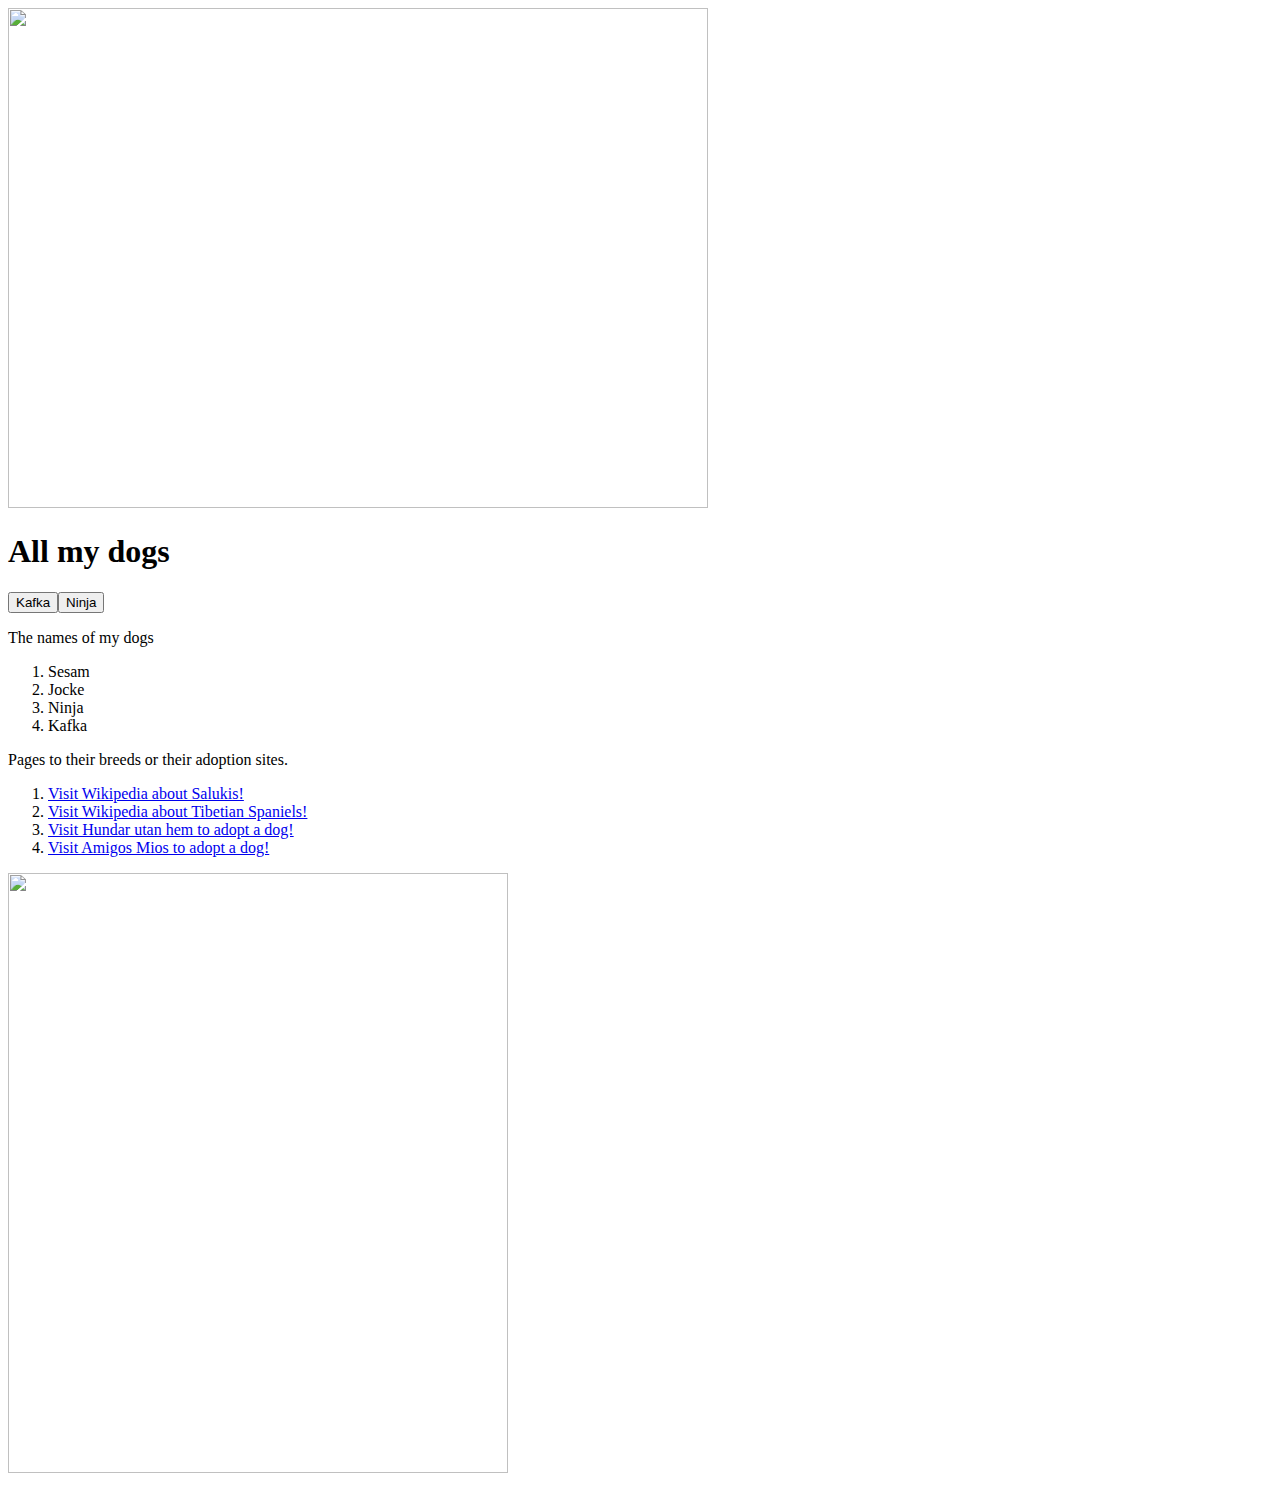
==== index.html @ 3254ecb7 "Add files via upload" ====
<!DOCTYPE html>
<html>
<head>
<title>All my dogs</title>
<link rel="icon" type="image/png" href="favicon.png"/>
<link rel="icon" type="image/png" href="https://example.com/favicon.png"/>
</head>
<body>
<header>
	<img src="ninjakafka.jpeg" style="width:700px;height:500px;"> 
<h1>All my dogs</h1>	
<button onclick="window.location.href='kafka.jpeg';">
      Kafka
      <button onclick="window.location.href='ninja1.jpeg';">
      Ninja
    </button>
</header>
<section>
<p>The names of my dogs</p>
<ol type="1">
  <li>Sesam</li>
  <li>Jocke</li>
  <li>Ninja</li>
  <li>Kafka</li>
</ol>

<p>Pages to their breeds or their adoption sites.</p>
<ol type="1">	
  <li><a href="https://en.wikipedia.org/wiki/Saluki" target="_blank" >Visit Wikipedia about Salukis!</a></li>
  <li><a href="https://en.wikipedia.org/wiki/Tibetan_spaniel" target="_blank" >Visit Wikipedia about Tibetian Spaniels!</a></li>
  <li><a href="https://hundarutanhem.se" target="_blank" >Visit Hundar utan hem to adopt a dog!</a></li> 
  <li><a href="https://www.amigosmios.se" target="_blank" >Visit Amigos Mios to adopt a dog!</a></li> 
</ol>

<img src="kafka.jpeg" style="width:500px;height:600px;"> 
</section>

</body>
</html>
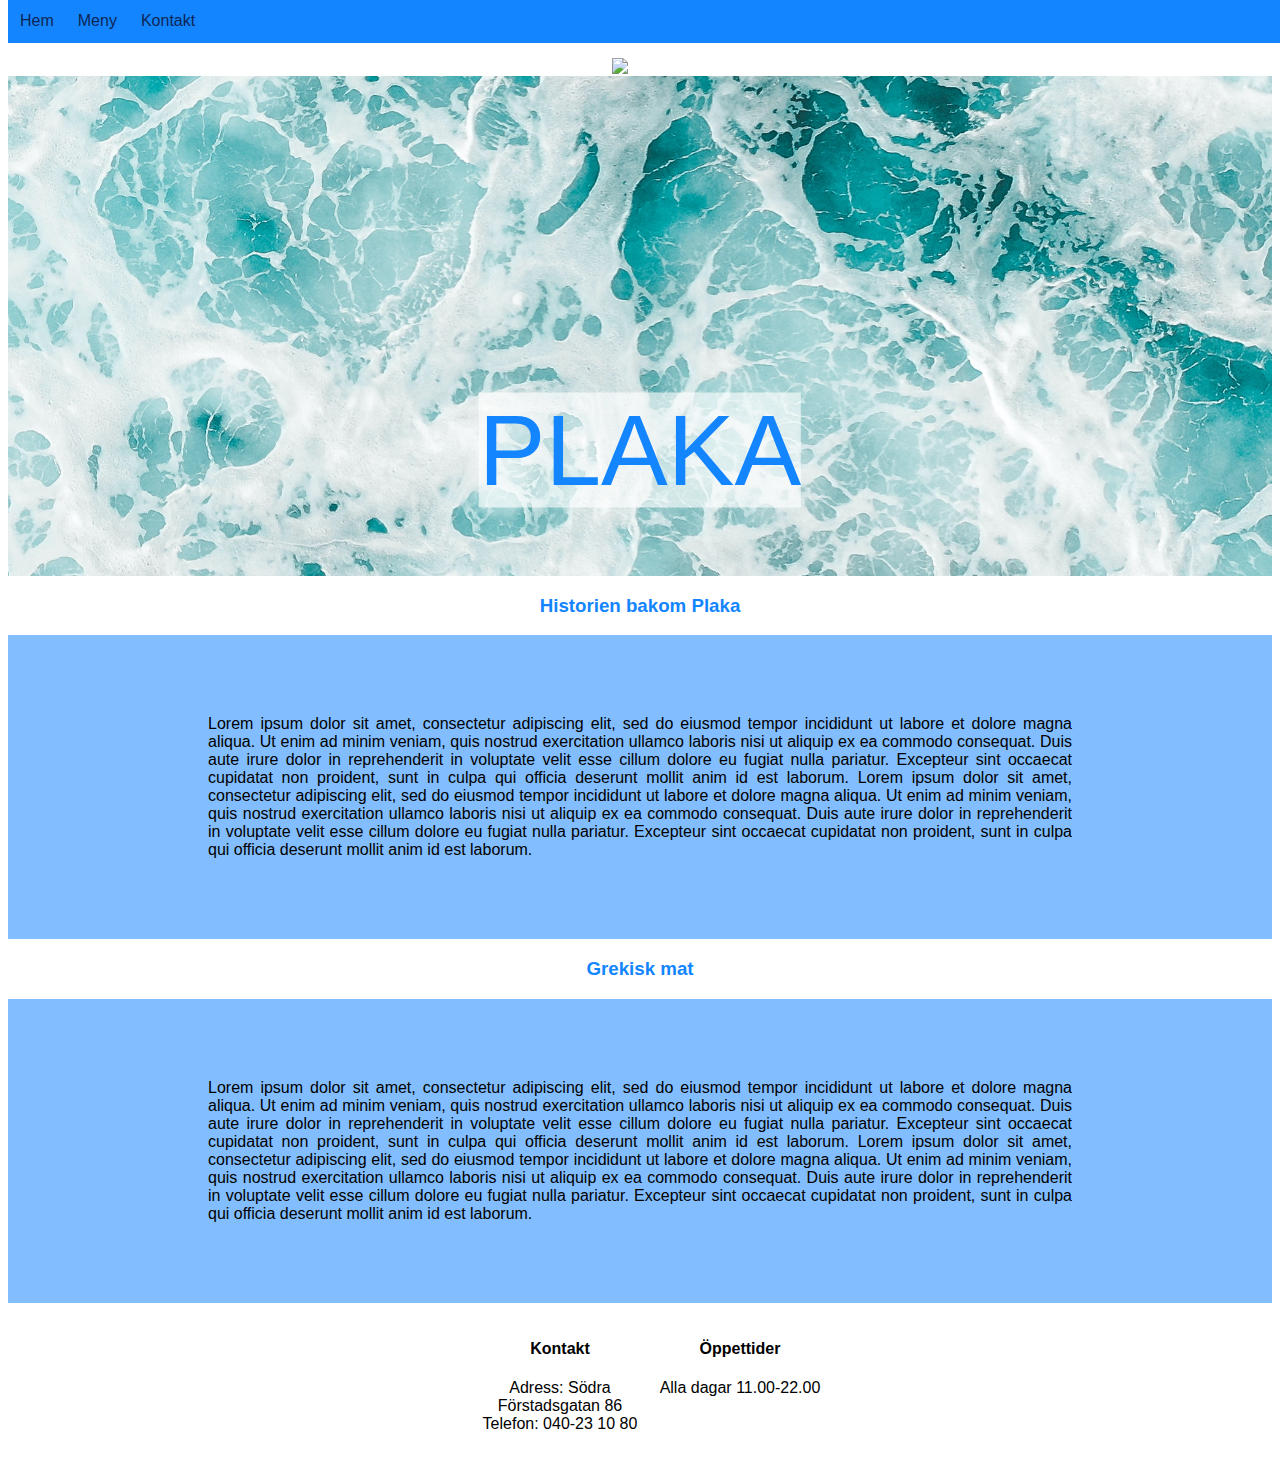
==== commit aeca6cf6: "Add files via upload" ====
--- a/index.html
+++ b/index.html
@@ -1,39 +1,66 @@
-<!DOCTYPE html>
-<html>
+ <!DOCTYPE html>
+<html lang="en">
 <head>
-<title>All my dogs</title>
-<link rel="icon" type="image/png" href="favicon.png"/>
-<link rel="icon" type="image/png" href="https://example.com/favicon.png"/>
+	<meta charset="utf-8">
+	<meta content="IE=edge,chrome=1" http-equiv="X-UA-Compatible">
+	<meta content="width=device-width, initial-scale=1" name="viewport">
+	<title>PLAKA</title>
+	
+	<link href="style.css" rel="stylesheet">
 </head>
 <body>
-<header>
-	<img src="ninjakafka.jpeg" style="width:700px;height:500px;"> 
-<h1>All my dogs</h1>	
-<button onclick="window.location.href='kafka.jpeg';">
-      Kafka
-      <button onclick="window.location.href='ninja1.jpeg';">
-      Ninja
-    </button>
-</header>
+	<nav class="mainNav">
+		<ul>
+		<li> <a href="index.html">Hem</a></li>	
+		<li> <a href="meny.html">Meny</a></li>
+		<li> <a href="#outter">Kontakt</a></li>		
+		</ul>
+	</nav>
+<article>
+	<header>
+<div class="container">
+  <img src="mat.jpg" alt="Snow" style="width:100%;">
+ 
+  <div class="centered">PLAKA</div>
+</div>
+		</header>
+</article>
 <section>
-<p>The names of my dogs</p>
-<ol type="1">
-  <li>Sesam</li>
-  <li>Jocke</li>
-  <li>Ninja</li>
-  <li>Kafka</li>
-</ol>
 
-<p>Pages to their breeds or their adoption sites.</p>
-<ol type="1">	
-  <li><a href="https://en.wikipedia.org/wiki/Saluki" target="_blank" >Visit Wikipedia about Salukis!</a></li>
-  <li><a href="https://en.wikipedia.org/wiki/Tibetan_spaniel" target="_blank" >Visit Wikipedia about Tibetian Spaniels!</a></li>
-  <li><a href="https://hundarutanhem.se" target="_blank" >Visit Hundar utan hem to adopt a dog!</a></li> 
-  <li><a href="https://www.amigosmios.se" target="_blank" >Visit Amigos Mios to adopt a dog!</a></li> 
-</ol>
 
-<img src="kafka.jpeg" style="width:500px;height:600px;"> 
+<div class="parallax"></div>
+
+<h3>Historien bakom Plaka</h3>
+	<p class="brod">Lorem ipsum dolor sit amet, consectetur adipiscing elit, sed do eiusmod tempor incididunt ut labore et dolore magna aliqua. Ut enim ad minim veniam, quis nostrud exercitation ullamco laboris nisi ut aliquip ex ea commodo consequat. Duis aute irure dolor in reprehenderit in voluptate velit esse cillum dolore eu fugiat nulla pariatur. Excepteur sint occaecat cupidatat non proident, sunt in culpa qui officia deserunt mollit anim id est laborum.
+
+	Lorem ipsum dolor sit amet, consectetur adipiscing elit, sed do eiusmod tempor incididunt ut labore et dolore magna aliqua. Ut enim ad minim veniam, quis nostrud exercitation ullamco laboris nisi ut aliquip ex ea commodo consequat. Duis aute irure dolor in reprehenderit in voluptate velit esse cillum dolore eu fugiat nulla pariatur. Excepteur sint occaecat cupidatat non proident, sunt in culpa qui officia deserunt mollit anim id est laborum.</p> 
+
+
+
+	<h3>Grekisk mat</h3>
+	<p class="brod">Lorem ipsum dolor sit amet, consectetur adipiscing elit, sed do eiusmod tempor incididunt ut labore et dolore magna aliqua. Ut enim ad minim veniam, quis nostrud exercitation ullamco laboris nisi ut aliquip ex ea commodo consequat. Duis aute irure dolor in reprehenderit in voluptate velit esse cillum dolore eu fugiat nulla pariatur. Excepteur sint occaecat cupidatat non proident, sunt in culpa qui officia deserunt mollit anim id est laborum.
+
+	Lorem ipsum dolor sit amet, consectetur adipiscing elit, sed do eiusmod tempor incididunt ut labore et dolore magna aliqua. Ut enim ad minim veniam, quis nostrud exercitation ullamco laboris nisi ut aliquip ex ea commodo consequat. Duis aute irure dolor in reprehenderit in voluptate velit esse cillum dolore eu fugiat nulla pariatur. Excepteur sint occaecat cupidatat non proident, sunt in culpa qui officia deserunt mollit anim id est laborum.</p> 
+
 </section>
-
-</body>
+<footer id="footer">
+	<div id="outter">
+<div id="div1"> <ul>
+				<li>
+					<h4>Kontakt</h4>
+				</li>
+				<li>Adress: Södra Förstadsgatan 86</li>
+				<li>Telefon: 040-23 10 80</li>
+			</ul>
+			<ul>
+	</div>
+<div id="div2"> <h4>Öppettider</h4>
+				
+				<p>Alla dagar 11.00-22.00</p> 
+			</div>
+<div style="clear:both"></div>
+</div>
+			
+</footer>
+</body>	
 </html>--- a/style.css
+++ b/style.css
@@ -0,0 +1,153 @@
+body {
+  font-family: Helvetica, Arial, Sans-Serif;
+}
+
+nav {
+	display: flex;
+	justify-content: space-between;
+	flex-flow: row nowrap;
+}
+nav ul {
+	margin: 0;
+	padding: 0;
+	list-style-type: none;
+	overflow: hidden;
+	background-color: #1285ff;
+}
+
+ul.mainNav {
+    margin-bottom: 30px;
+}
+
+nav li {
+	float: left;
+}
+nav li a {
+	display: block;
+	padding: 12px 12px 13px 12px;
+	color: #0f2654;
+	text-decoration: none;
+}
+nav li a:hover {
+	background-color: #0d1f82;
+	color: #FFF;
+}
+nav ul {
+  position: fixed;
+  top: 0;
+  width: 100%;
+}
+
+.container {
+  text-align: center;
+  color: white;
+  margin-top: 50px;
+}
+
+.centered {
+  position: absolute;
+  top: 50%;
+  left: 50%;
+  transform: translate(-50%, -50%);
+  font-size: 100px;
+  color: #1285ff;
+  background-color: #ffffff9e
+}
+
+h1 {
+    color: #1285ff
+    text-align: center;
+    margin-top: 30px;
+}
+
+
+h3 {
+    color: #1285ff;
+    text-align: center;
+}
+
+
+li {
+    list-style-type: none;
+}
+
+ul.meny{
+  list-style-type: none;
+  margin: 0;
+  padding: 20px;
+}
+
+p.brod {
+text-align: justify;
+padding-left: 200px;
+padding-right: 200px;
+background-color: #1285ff87;
+padding-top: 80px;
+padding-bottom: 80px;
+    
+}
+
+
+  .parallax {
+  /* The image used */
+  background-image: url("hav.jpg");
+
+
+  min-height: 500px; 
+
+
+  background-attachment: fixed;
+  background-position: center;
+  background-repeat: no-repeat;
+  background-size: cover;
+}
+
+
+}
+
+.foreground {
+  margin-top: auto;
+  margin-bottom: 50px;
+  transform-origin: 0;
+  transform: translateZ(3px);
+}
+#outter{
+width: 400px;
+padding: 0;
+margin: 0 auto;
+}
+
+#div1, #div2{
+width: 50%;
+float: left;
+text-align:center;}
+
+
+  @media only screen and (max-width:600px) {
+	body {
+		background-color: #1285ff87;
+	}
+	.header_logo h1 {
+		font-size: 15px;
+	}
+	nav.mainNav {
+		display: none;
+	}
+	nav.mobileNav {
+		display: block;
+
+		.centered {
+  position: absolute;
+  top: 50%;
+  left: 50%;
+  transform: translate(-50%, -50%);
+  font-size: 20px;
+  color: #1285ff;
+  background-color: #ffffff9e
+
+		p.brod{
+		{
+			text-align: left;
+}
+ 
+}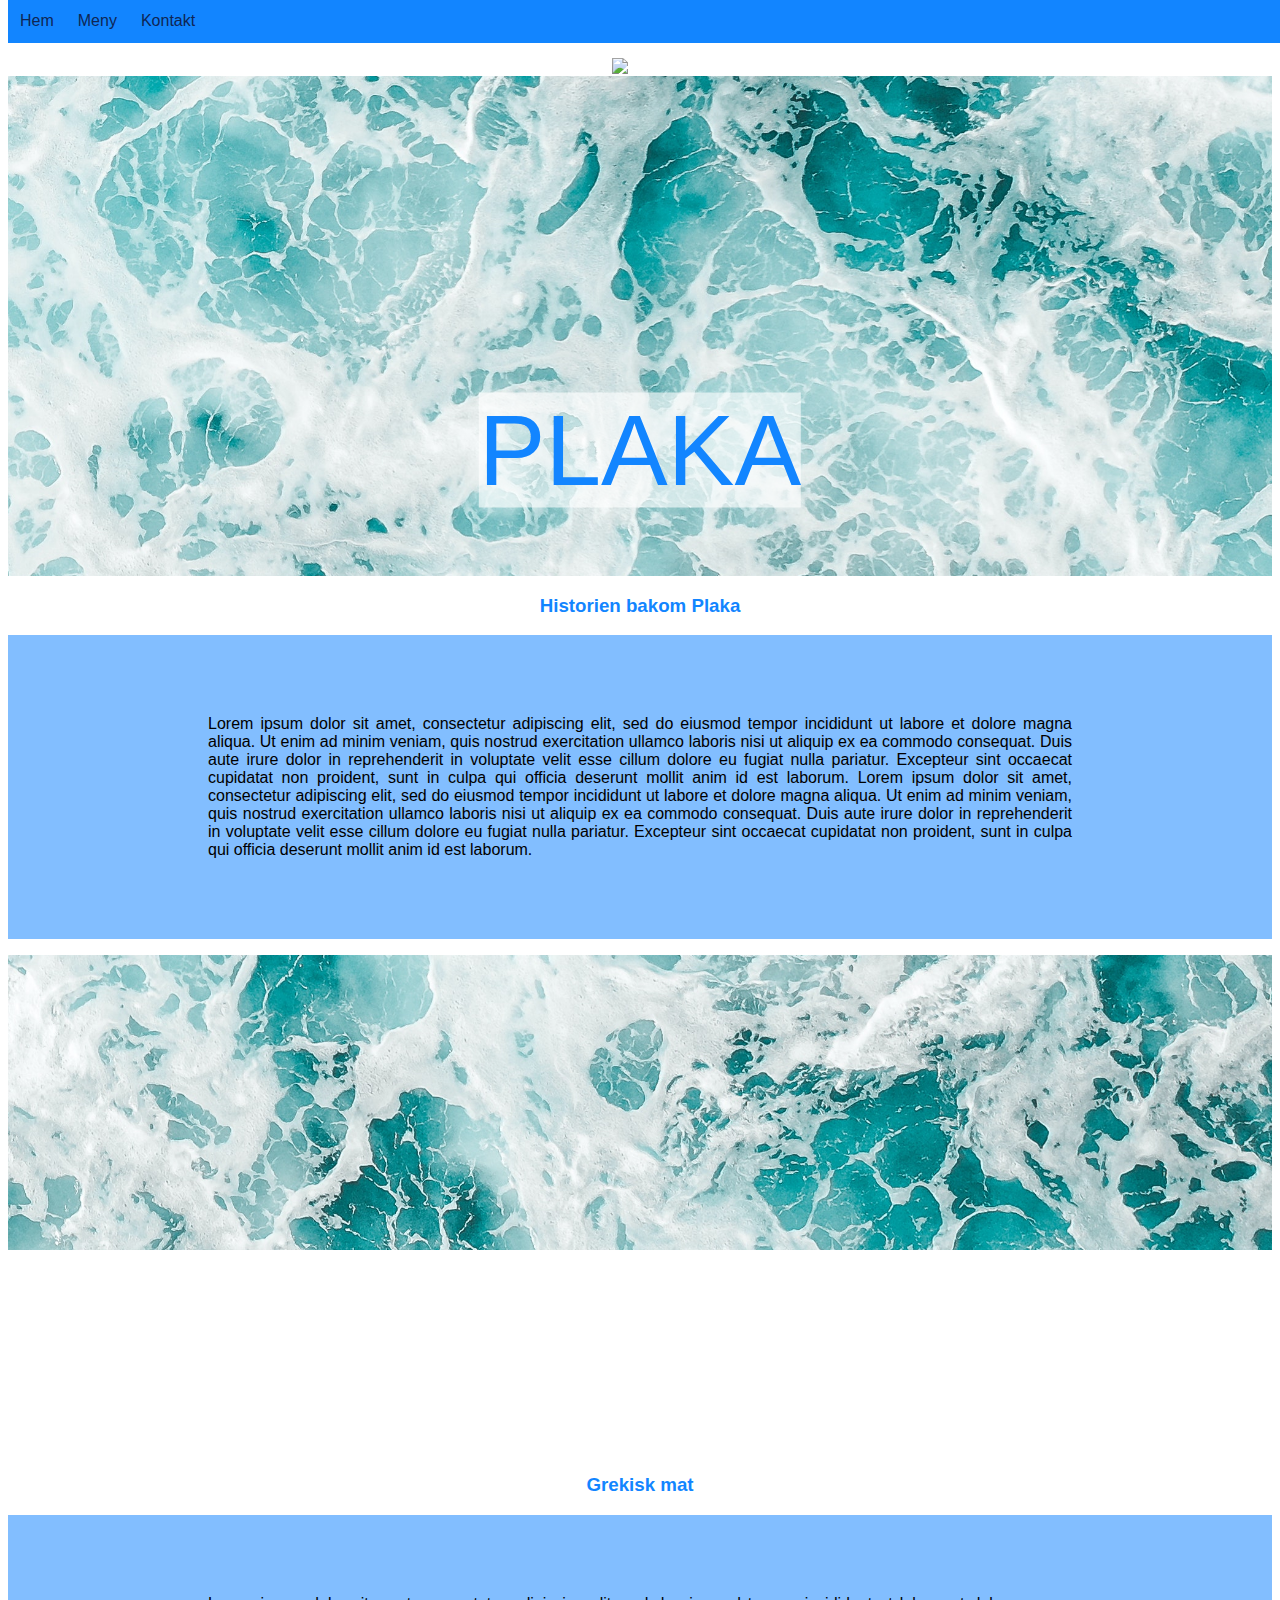
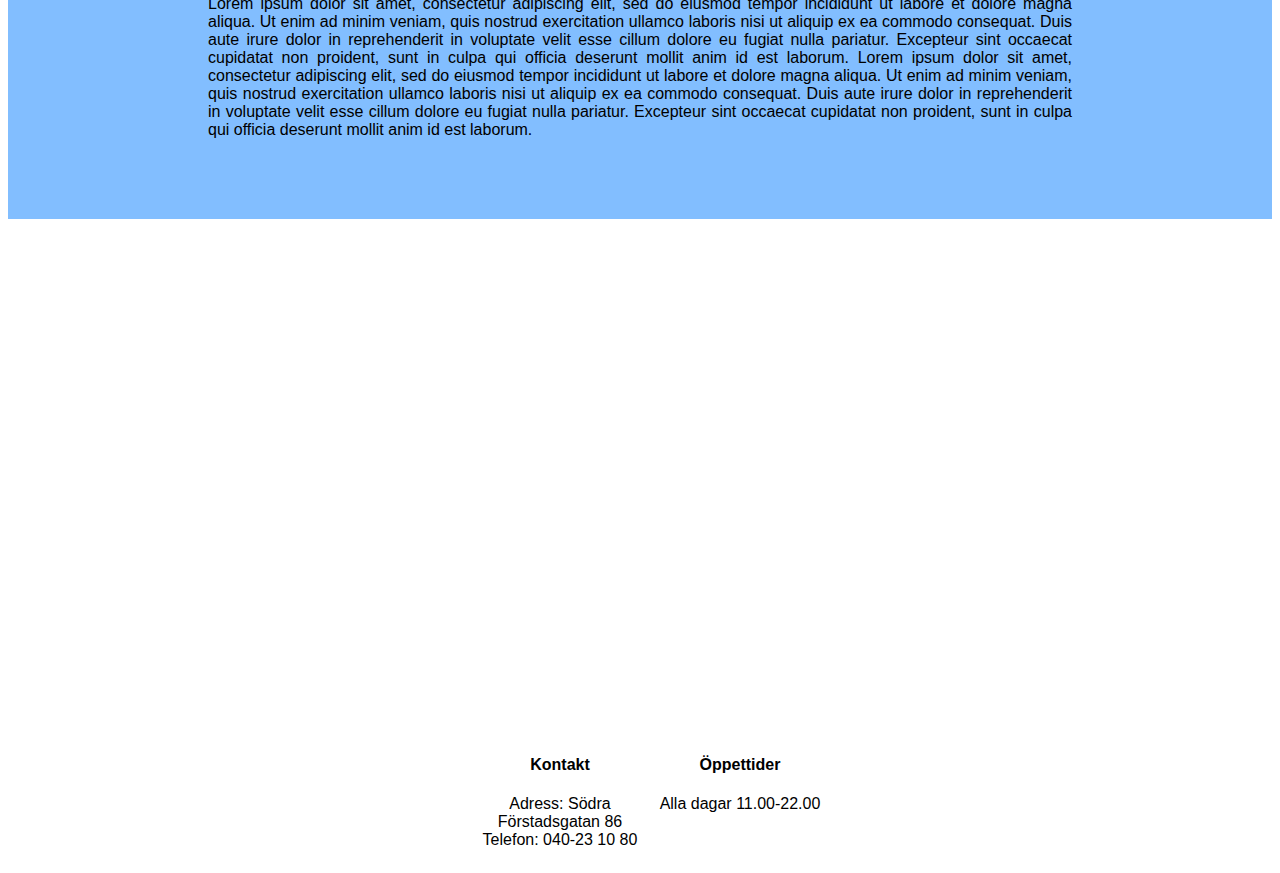
==== commit 3b73ea91: "Add files via upload" ====
--- a/index.html
+++ b/index.html
@@ -16,6 +16,15 @@
 		<li> <a href="#outter">Kontakt</a></li>		
 		</ul>
 	</nav>
+
+	<nav class="mobileNav">
+		<ul>
+		<li> <a href="index.html">Hem</a></li>	
+		<li> <a href="meny.html">Meny</a></li>
+		<li> <a href="#outter">Kontakt</a></li>		
+		</ul>
+	</nav>
+
 <article>
 	<header>
 <div class="container">
@@ -35,12 +44,15 @@
 
 	Lorem ipsum dolor sit amet, consectetur adipiscing elit, sed do eiusmod tempor incididunt ut labore et dolore magna aliqua. Ut enim ad minim veniam, quis nostrud exercitation ullamco laboris nisi ut aliquip ex ea commodo consequat. Duis aute irure dolor in reprehenderit in voluptate velit esse cillum dolore eu fugiat nulla pariatur. Excepteur sint occaecat cupidatat non proident, sunt in culpa qui officia deserunt mollit anim id est laborum.</p> 
 
+<div class="parallax"></div>
 
 
 	<h3>Grekisk mat</h3>
 	<p class="brod">Lorem ipsum dolor sit amet, consectetur adipiscing elit, sed do eiusmod tempor incididunt ut labore et dolore magna aliqua. Ut enim ad minim veniam, quis nostrud exercitation ullamco laboris nisi ut aliquip ex ea commodo consequat. Duis aute irure dolor in reprehenderit in voluptate velit esse cillum dolore eu fugiat nulla pariatur. Excepteur sint occaecat cupidatat non proident, sunt in culpa qui officia deserunt mollit anim id est laborum.
 
 	Lorem ipsum dolor sit amet, consectetur adipiscing elit, sed do eiusmod tempor incididunt ut labore et dolore magna aliqua. Ut enim ad minim veniam, quis nostrud exercitation ullamco laboris nisi ut aliquip ex ea commodo consequat. Duis aute irure dolor in reprehenderit in voluptate velit esse cillum dolore eu fugiat nulla pariatur. Excepteur sint occaecat cupidatat non proident, sunt in culpa qui officia deserunt mollit anim id est laborum.</p> 
+
+	<div class="parallax"></div>
 
 </section>
 <footer id="footer">
--- a/style.css
+++ b/style.css
@@ -89,7 +89,6 @@
 
 
   .parallax {
-  /* The image used */
   background-image: url("hav.jpg");
 
 
@@ -127,27 +126,19 @@
 	body {
 		background-color: #1285ff87;
 	}
-	.header_logo h1 {
-		font-size: 15px;
-	}
+	
 	nav.mainNav {
 		display: none;
 	}
+
 	nav.mobileNav {
 		display: block;
-
-		.centered {
-  position: absolute;
-  top: 50%;
-  left: 50%;
-  transform: translate(-50%, -50%);
-  font-size: 20px;
-  color: #1285ff;
-  background-color: #ffffff9e
-
-		p.brod{
-		{
-			text-align: left;
+	}
+p.brod {
+    text-align: justify;
+    padding-left: 10px;
+    padding-right: 10px;
+    padding-top: 10px;
+    padding-bottom: 10px;
 }
- 
 }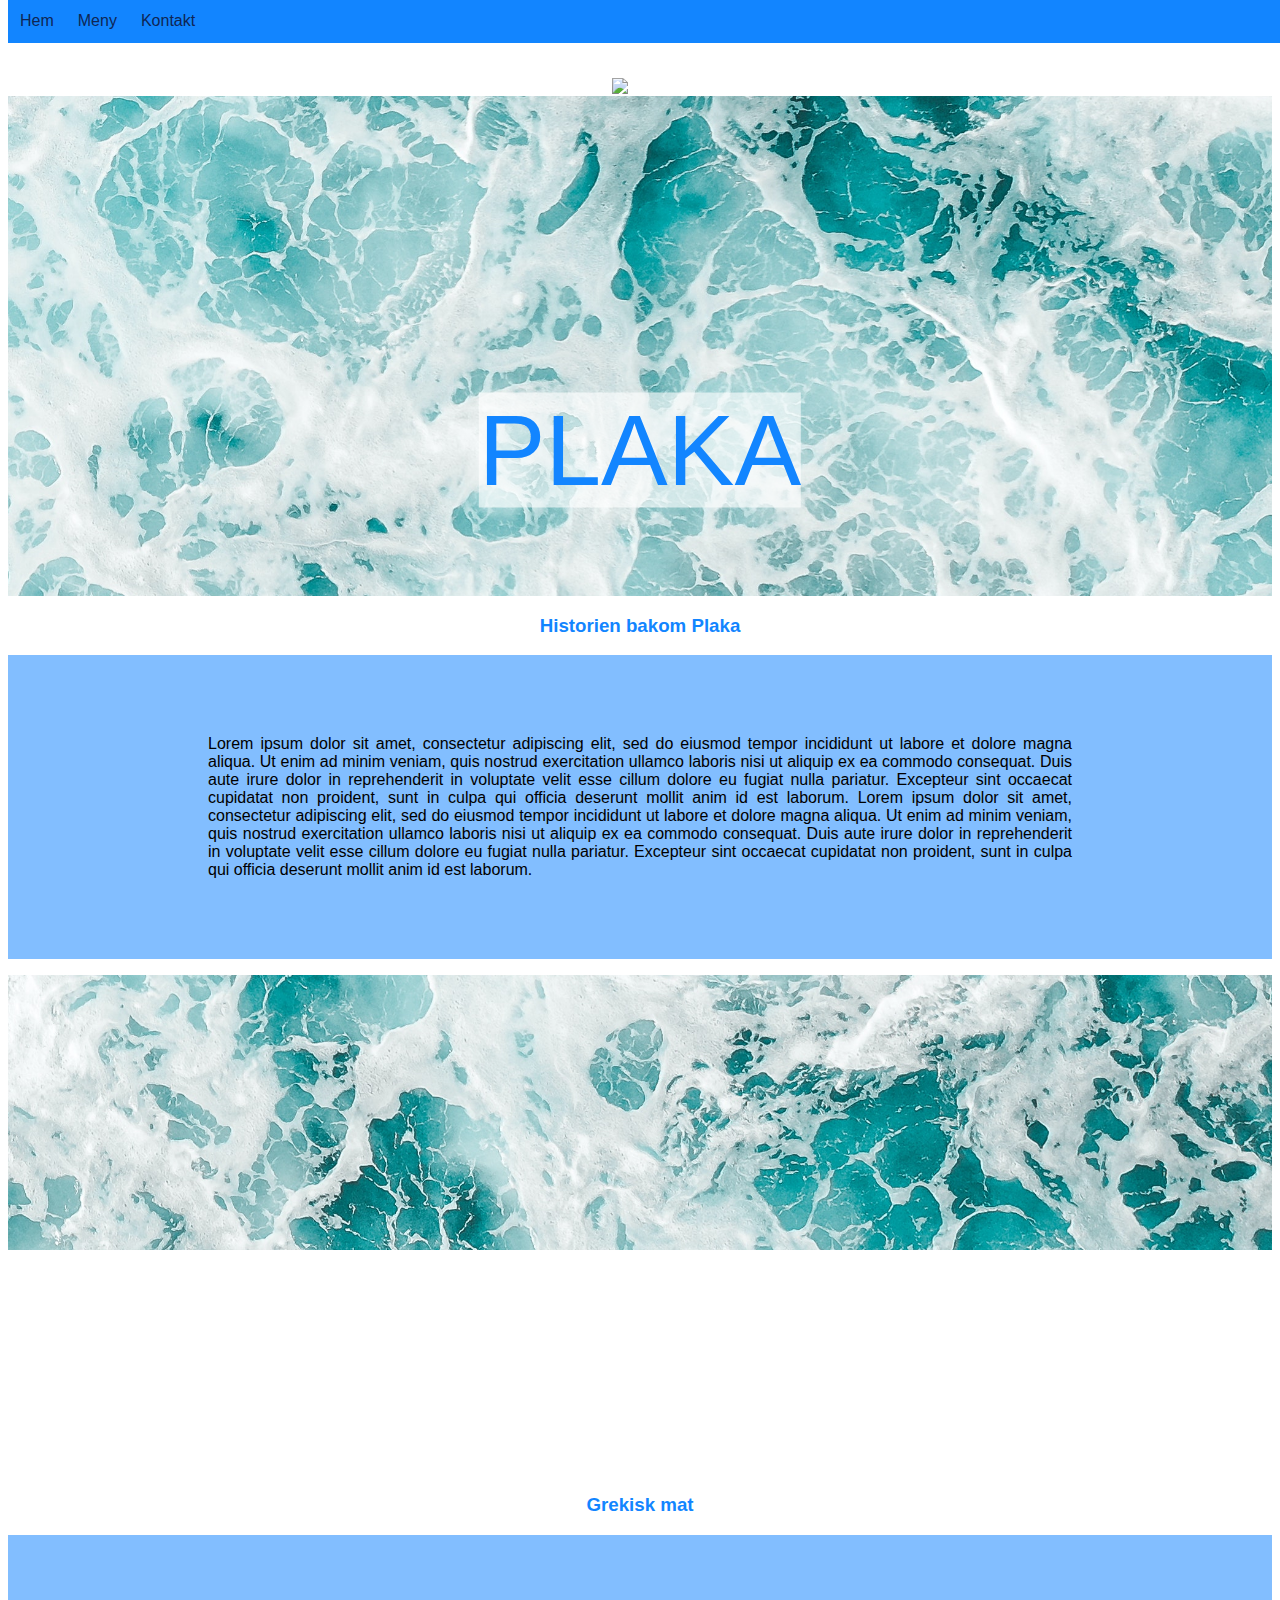
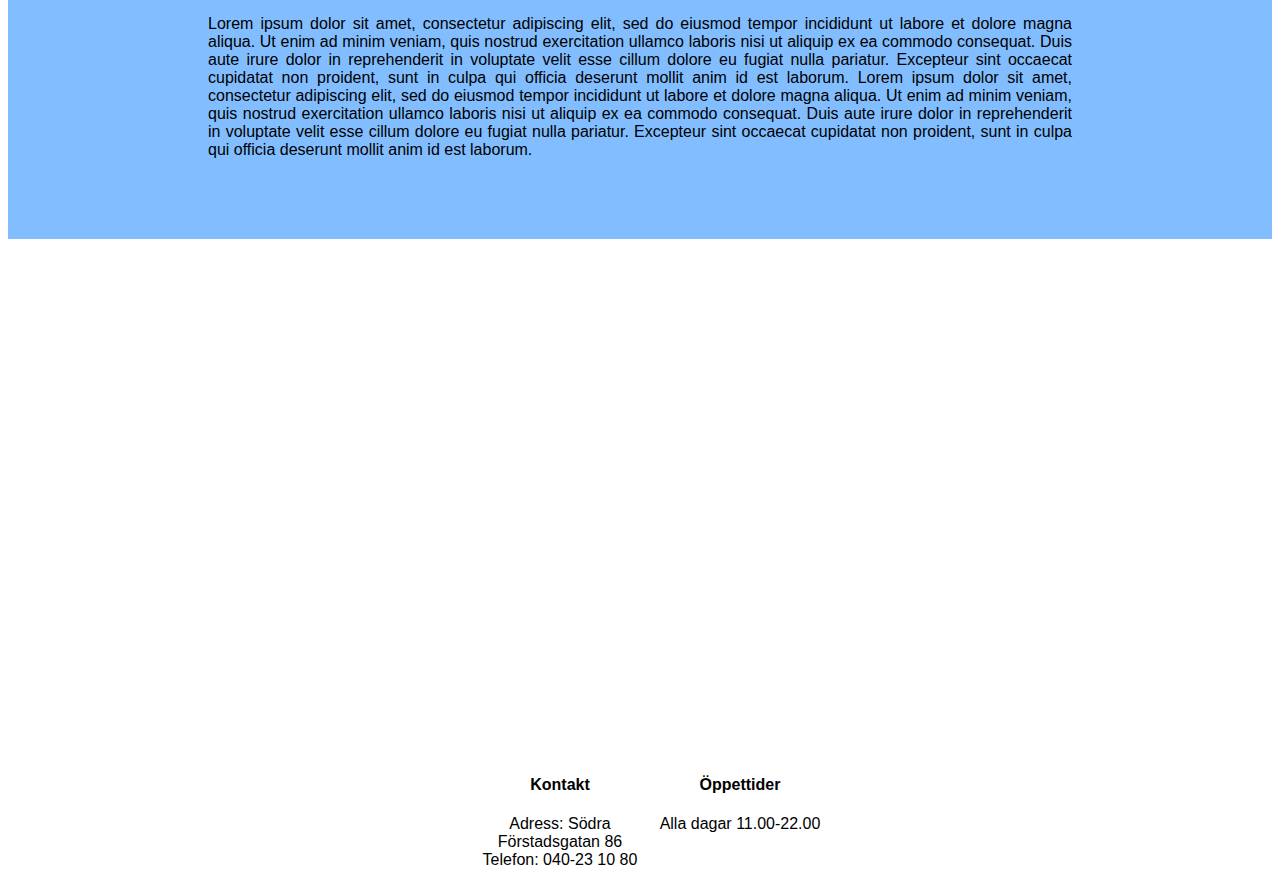
==== commit 9a124df7: "Add files via upload" ====
--- a/index.html
+++ b/index.html
@@ -32,6 +32,8 @@
  
   <div class="centered">PLAKA</div>
 </div>
+
+<h1 class="mobil">PLAKA</h1>
 		</header>
 </article>
 <section>
--- a/style.css
+++ b/style.css
@@ -6,6 +6,7 @@
 	display: flex;
 	justify-content: space-between;
 	flex-flow: row nowrap;
+    margin-bottom: 20px;
 }
 nav ul {
 	margin: 0;
@@ -54,10 +55,15 @@
   background-color: #ffffff9e
 }
 
+h1.mobil{
+    padding-top: 20px;
+	display:none;
+}
+
 h1 {
-    color: #1285ff
+    color: #1285ff;
     text-align: center;
-    margin-top: 30px;
+    margin-top: 40px;
 }
 
 
@@ -106,10 +112,11 @@
 
 .foreground {
   margin-top: auto;
-  margin-bottom: 50px;
+  margin-bottom: 00px;
   transform-origin: 0;
   transform: translateZ(3px);
 }
+
 #outter{
 width: 400px;
 padding: 0;
@@ -121,8 +128,31 @@
 float: left;
 text-align:center;}
 
+}
 
-  @media only screen and (max-width:600px) {
+#outter2{
+width: 200px;
+padding: 0;
+margin: 0 auto;
+}
+
+#div3 {
+width: 50%;
+float: left;
+text-align:left;}
+
+#div4{
+width: 50%;
+float: right;
+text-align:right;}
+
+}
+
+p.margin{
+margin-top:10px;	
+}
+
+ @media only screen and (max-width:600px) {
 	body {
 		background-color: #1285ff87;
 	}
@@ -132,13 +162,27 @@
 	}
 
 	nav.mobileNav {
+		margin-top:40px;
 		display: block;
 	}
+
+	h1.mobil{
+	display:block;
+}
+
 p.brod {
     text-align: justify;
     padding-left: 10px;
     padding-right: 10px;
+    background-color: #1285ff87;
     padding-top: 10px;
     padding-bottom: 10px;
 }
+.meny  {
+		font-size: 15px;
+	}
+
+	.container{
+	display:none;
+}
 }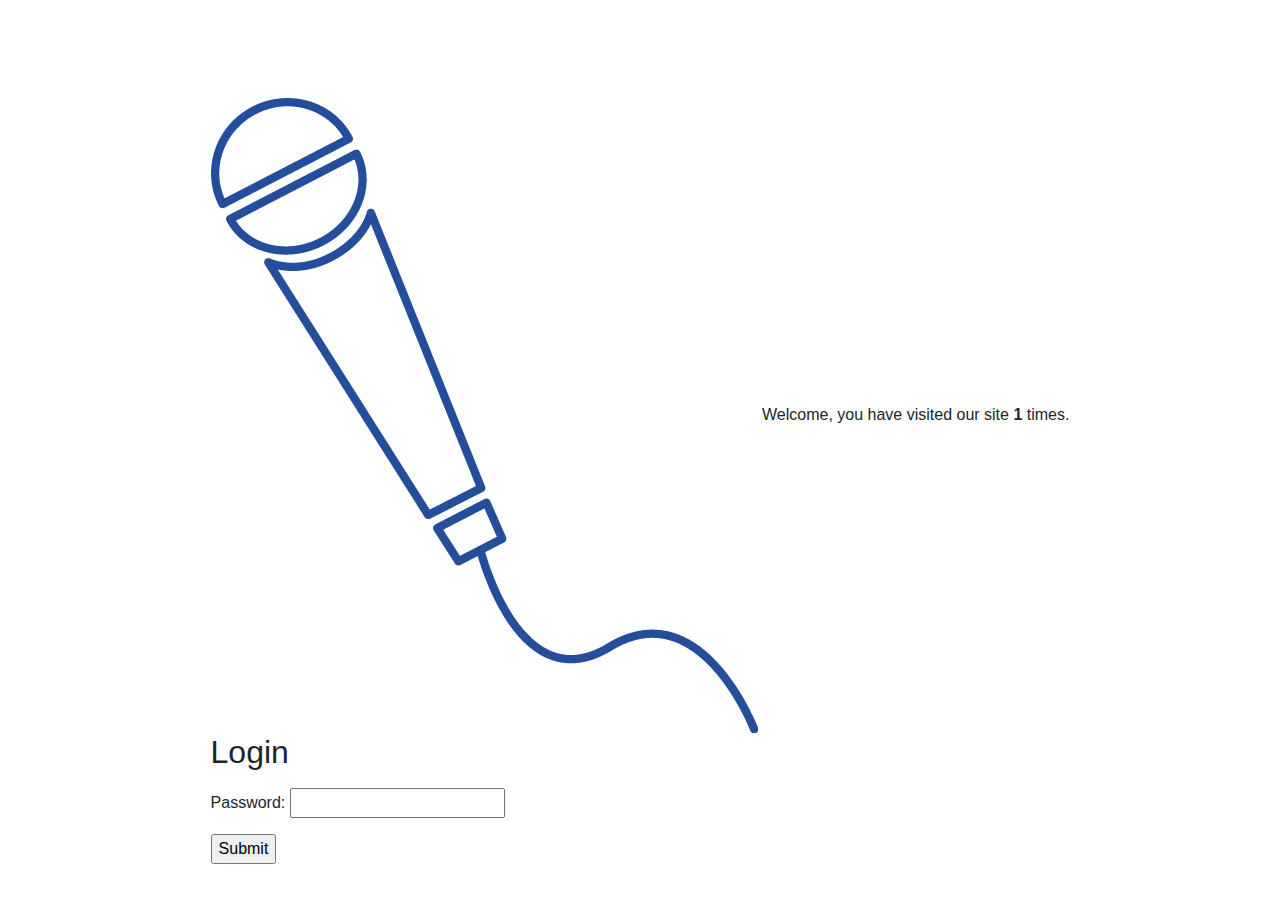
==== commit f8f1ca6a: "Add files via upload" ====
--- a/index.html
+++ b/index.html
@@ -1,80 +1,54 @@
- <!DOCTYPE html>
+<!DOCTYPE html>
 <html lang="en">
+
 <head>
-	<meta charset="utf-8">
-	<meta content="IE=edge,chrome=1" http-equiv="X-UA-Compatible">
-	<meta content="width=device-width, initial-scale=1" name="viewport">
-	<title>PLAKA</title>
-	
-	<link href="style.css" rel="stylesheet">
+
+  <meta charset="utf-8">
+  <meta name="viewport" content="width=device-width, initial-scale=1, shrink-to-fit=no">
+ 
+<!-- /Sökoptimering-->
+  <meta name="Karaoke" content="En community för personer som vill sjunga karaoke tillsammans eller själv."/>
+  <meta name="keywords" content="karaoke, sing, music, sing together, music community, fun, song">
+  <title>Karaokeo</title>
+
+  <link href="vendor/bootstrap/css/bootstrap.min.css" rel="stylesheet">
+
+  <!-- Custom styles for this template -->
+  <link href="css/simple-sidebar.css" rel="stylesheet">
+  <link href="css/profile.css" rel="stylesheet">
+  <link rel="icon" type="image/png" href="img/fav.png" />
+  <script src= "login.js"></script>
+
 </head>
+
 <body>
-	<nav class="mainNav">
-		<ul>
-		<li> <a href="index.html">Hem</a></li>	
-		<li> <a href="meny.html">Meny</a></li>
-		<li> <a href="#outter">Kontakt</a></li>		
-		</ul>
-	</nav>
 
-	<nav class="mobileNav">
-		<ul>
-		<li> <a href="index.html">Hem</a></li>	
-		<li> <a href="meny.html">Meny</a></li>
-		<li> <a href="#outter">Kontakt</a></li>		
-		</ul>
-	</nav>
+  <div class="d-flex" id="wrapper">
 
-<article>
-	<header>
-<div class="container">
-  <img src="mat.jpg" alt="Snow" style="width:100%;">
- 
-  <div class="centered">PLAKA</div>
-</div>
+    <!-- Page Content -->
+    <div id="page-content-wrapper">
+<img src="img/fav.png" alt="fav" class="center"> 
+<!--number of times visited page-->
+<SCRIPT LANGUAGE="JavaScript">
+document.write("Welcome, you have visited our site <b>" + amt() + "</b> times.")
+</SCRIPT>
+<!--login form-->
+<h2>Login</h2>
+   <p>
+            
+  <form name="formName" action="rooms.html" onsubmit="return checkPass()" >
+                 <p>Password: <input type="password"  name="password"></p>
+                 <p id="passStatus">  </p>
+                  <input type="submit" value="Submit">
+                </form>
 
-<h1 class="mobil">PLAKA</h1>
-		</header>
-</article>
-<section>
+  
+  
+  </main>
+</body>
 
 
-<div class="parallax"></div>
 
-<h3>Historien bakom Plaka</h3>
-	<p class="brod">Lorem ipsum dolor sit amet, consectetur adipiscing elit, sed do eiusmod tempor incididunt ut labore et dolore magna aliqua. Ut enim ad minim veniam, quis nostrud exercitation ullamco laboris nisi ut aliquip ex ea commodo consequat. Duis aute irure dolor in reprehenderit in voluptate velit esse cillum dolore eu fugiat nulla pariatur. Excepteur sint occaecat cupidatat non proident, sunt in culpa qui officia deserunt mollit anim id est laborum.
+</body>
 
-	Lorem ipsum dolor sit amet, consectetur adipiscing elit, sed do eiusmod tempor incididunt ut labore et dolore magna aliqua. Ut enim ad minim veniam, quis nostrud exercitation ullamco laboris nisi ut aliquip ex ea commodo consequat. Duis aute irure dolor in reprehenderit in voluptate velit esse cillum dolore eu fugiat nulla pariatur. Excepteur sint occaecat cupidatat non proident, sunt in culpa qui officia deserunt mollit anim id est laborum.</p> 
-
-<div class="parallax"></div>
-
-
-	<h3>Grekisk mat</h3>
-	<p class="brod">Lorem ipsum dolor sit amet, consectetur adipiscing elit, sed do eiusmod tempor incididunt ut labore et dolore magna aliqua. Ut enim ad minim veniam, quis nostrud exercitation ullamco laboris nisi ut aliquip ex ea commodo consequat. Duis aute irure dolor in reprehenderit in voluptate velit esse cillum dolore eu fugiat nulla pariatur. Excepteur sint occaecat cupidatat non proident, sunt in culpa qui officia deserunt mollit anim id est laborum.
-
-	Lorem ipsum dolor sit amet, consectetur adipiscing elit, sed do eiusmod tempor incididunt ut labore et dolore magna aliqua. Ut enim ad minim veniam, quis nostrud exercitation ullamco laboris nisi ut aliquip ex ea commodo consequat. Duis aute irure dolor in reprehenderit in voluptate velit esse cillum dolore eu fugiat nulla pariatur. Excepteur sint occaecat cupidatat non proident, sunt in culpa qui officia deserunt mollit anim id est laborum.</p> 
-
-	<div class="parallax"></div>
-
-</section>
-<footer id="footer">
-	<div id="outter">
-<div id="div1"> <ul>
-				<li>
-					<h4>Kontakt</h4>
-				</li>
-				<li>Adress: Södra Förstadsgatan 86</li>
-				<li>Telefon: 040-23 10 80</li>
-			</ul>
-			<ul>
-	</div>
-<div id="div2"> <h4>Öppettider</h4>
-				
-				<p>Alla dagar 11.00-22.00</p> 
-			</div>
-<div style="clear:both"></div>
-</div>
-			
-</footer>
-</body>	
-</html>+</html>
--- a/css/simple-sidebar.css
+++ b/css/simple-sidebar.css
@@ -0,0 +1,235 @@
+/*!
+ * Start Bootstrap - Simple Sidebar (https://startbootstrap.com/template/simple-sidebar)
+ * Copyright 2013-2020 Start Bootstrap
+ * Licensed under MIT (https://github.com/StartBootstrap/startbootstrap-simple-sidebar/blob/master/LICENSE)
+ */
+
+ #wrapper {
+    overflow-x: hidden;
+    padding-top: 62px;
+ }
+
+#sidebar-wrapper {
+  min-height: 90vh;
+  margin-left: -22em;
+  -webkit-transition: margin .25s ease-out;
+  -moz-transition: margin .25s ease-out;
+  -o-transition: margin .25s ease-out;
+  transition: margin .25s ease-out;
+  max-width: 350px;
+  min-width: 350px;
+}
+
+#sidebar-wrapper .sidebar-heading {
+  padding: 0.875rem 1.25rem;
+  font-size: 1.2rem;
+}
+
+#sidebar-wrapper .list-group {
+  width: 15rem;
+}
+
+#page-content-wrapper {
+  min-width: 100vw;
+}
+/*.fixed {
+  position: fixed;
+}*/
+
+#wrapper.toggled #sidebar-wrapper {
+  margin-left: 0;
+}
+
+.bg-light {
+    background-color: #adb5bd;
+}
+
+a {
+  text-decoration: none;
+  color: black;
+}
+a:hover {
+  text-decoration: none;
+  color: black;
+}
+/*Filter*/
+#sidebar-wrapper ul {
+  list-style-type: none;
+  margin-left: -30px;
+  margin-right: 10px;
+  margin-top: 10px;
+}
+
+#sidebar-wrapper li {
+  /*border-bottom: solid;*/
+  border-width: 1px;
+  padding-bottom: 5px;
+  padding-top: 10px;
+  border-color: lightgrey;
+}
+p.filter {
+  writing-mode: vertical-rl; 
+  margin-left: -2px;
+  margin-right: -2px;
+  padding-top: 16px;
+}
+
+/*End Filter*/
+
+/*Top Nav*/
+.navbar {
+  width: 100%;
+}
+a.nav-link {
+  color: blue;
+}
+
+.nav-logo{
+  width: 150px;
+}
+.nav-link {
+  border-radius: 1px;
+  margin-left: 1em;
+}
+a.menu-icon img {
+  height: 30px;
+  margin-left: 1em;
+  margin-top: 6px;
+}
+
+a.nav-link img {
+  height: 30px;
+  margin-left: 1em;
+}
+/*End Top Nav*/
+
+
+/*room cards*/
+.card {
+  max-width: 340px;
+  min-width: 340px;
+  margin-top: 20px;
+}
+
+.card img {
+  min-height: 220px;
+  max-height: 220px;
+}
+/*End Room cards*/
+
+
+.HideBtn {
+  border: none;
+  text-align: center;
+  text-decoration: none;
+  display: inline-block;
+  font-size: 14px;
+  margin: 2px 2px;
+  border-radius: 5px;
+}
+
+.HideBtnContainer {
+  /*margin-right: -10px;*/
+  display: none;
+}
+
+.btnContainer {
+  top: 100%;
+  margin-left: 10px;
+  margin-right: 10px;
+  margin-top: 10px;
+}
+
+@media (min-width: 768px) {
+  #sidebar-wrapper {
+    margin-left: 0;
+  }
+
+  #page-content-wrapper {
+    min-width: 0;
+    width: 100%;
+  }
+
+  #wrapper.toggled #sidebar-wrapper {
+    margin-left: -22rem;
+  }
+}
+
+@media only screen and (max-width: 1050px) {
+  .HideBtnContainer {
+  display: block;
+  }
+  .card img {
+    height: 200px;
+  }
+}
+
+@media only screen and (max-width: 800px) {
+  .HideBtnContainer {
+  display: block;
+  }
+  .card {
+    max-width: 320px;
+    min-width: 320px;
+    margin-top: 20px;
+  }
+  .card img {
+    min-height: 80px;
+    max-height: 80px;
+  }
+}
+
+
+
+
+
+/*Friends list*/
+#friends {
+  position: fixed; 
+  right: 15px; 
+  bottom: 15px;
+  display: -ms-inline-flexbox;
+  z-index: 1;
+}
+
+#Btn {
+  padding: 10px;
+  box-shadow: 0px 0px 10px 0px #888888;
+}
+
+.btn-group-vertical {
+  position: fixed; 
+  right: 15px; 
+  bottom: 15px;
+  display: -ms-inline-flexbox;
+  z-index: 1;
+}
+.dropdown-toggle{
+  border-radius: 40px;
+}
+.dropdown-menu{
+  min-width: 12em;
+  padding: 0;
+  box-shadow: 0px 0px 20px 0px #888888;
+}
+.btn-friendslist {
+width: 100%;
+/*background-color: #007bff;*/
+height: 45px;
+/*display: -webkit-box;*/
+
+}
+.btn-friendslist:hover {
+  background-color: lightgrey;
+}
+.friends-icon{
+  width: 20px;
+}
+.friends-title{
+  text-align: center;
+}
+/*End of Friendslist*/
+
+
+
+
--- a/css/profile.css
+++ b/css/profile.css
@@ -0,0 +1,13 @@
+html {
+  height: 100%;
+}
+
+body {
+  height: 100%;
+  margin: 0;
+  font-family: Arial, Helvetica, sans-serif;
+  display: grid;
+  justify-items: center;
+  align-items: center;
+
+}
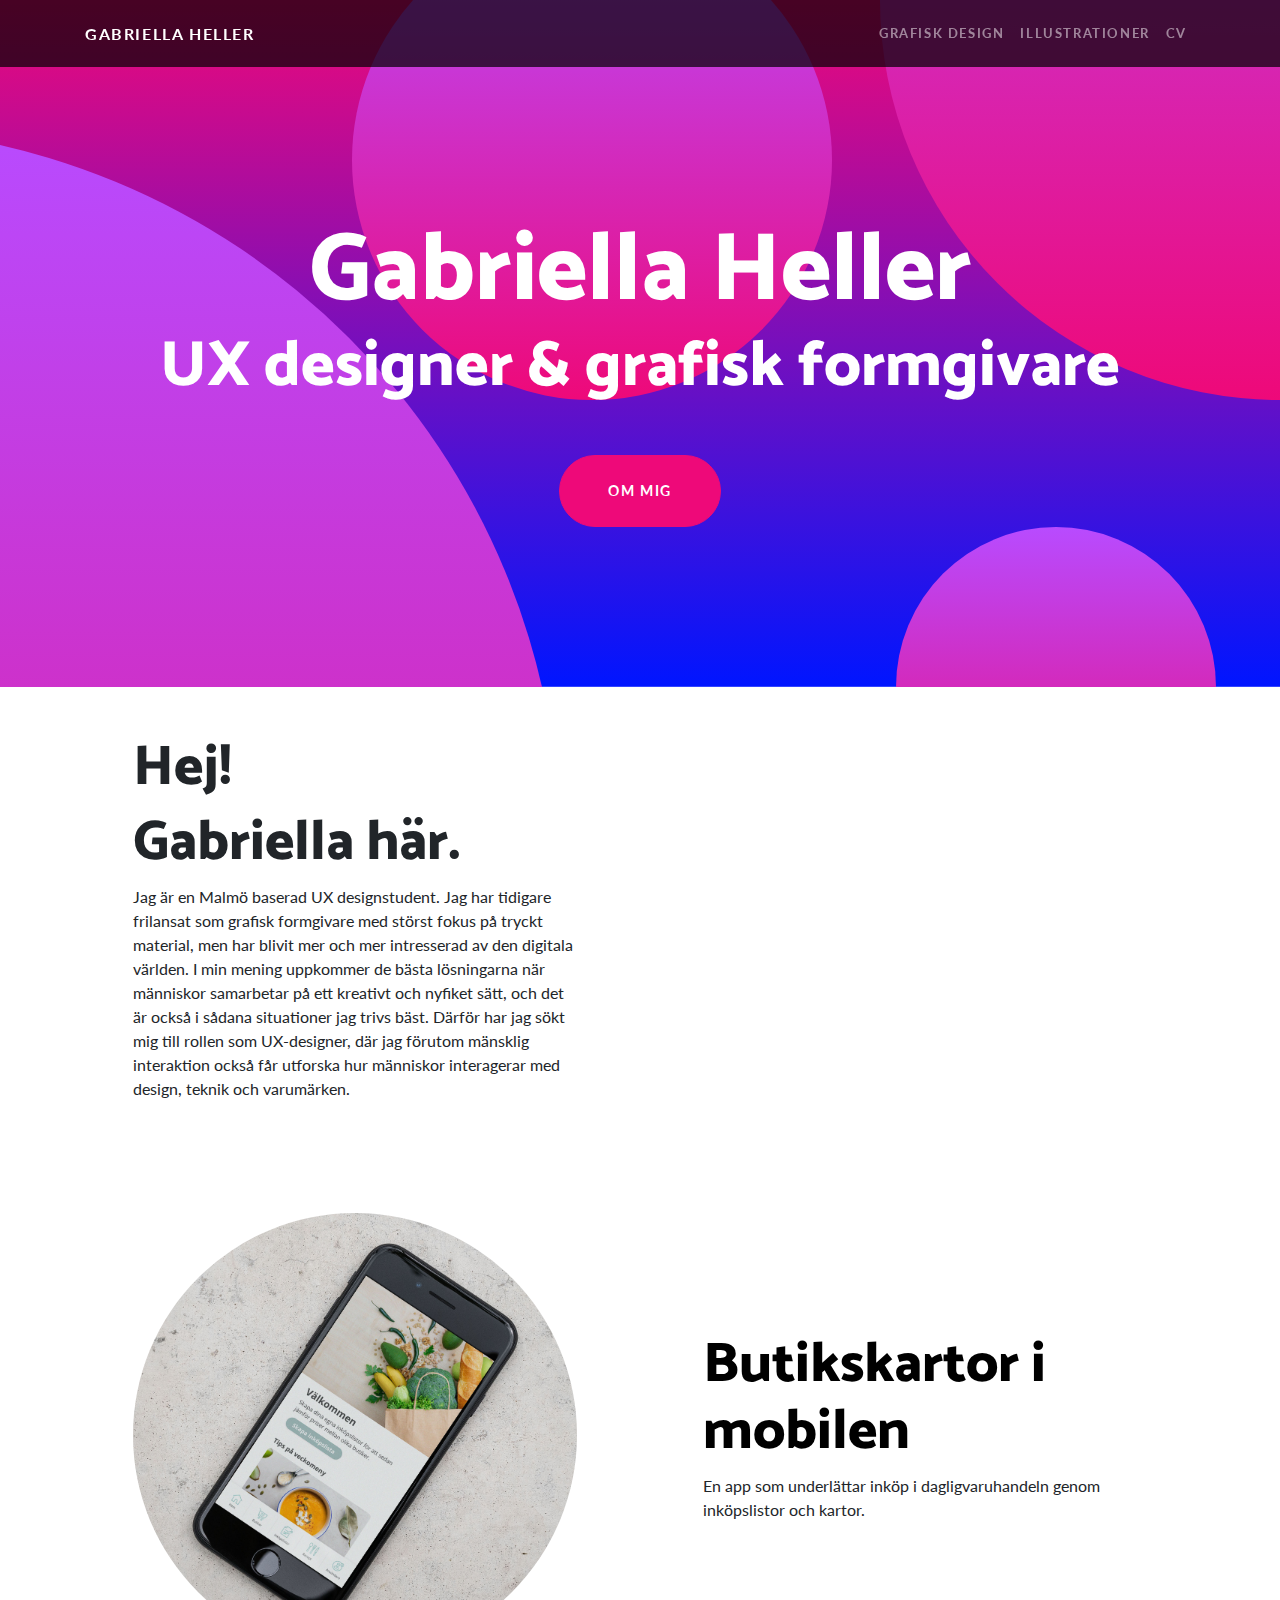
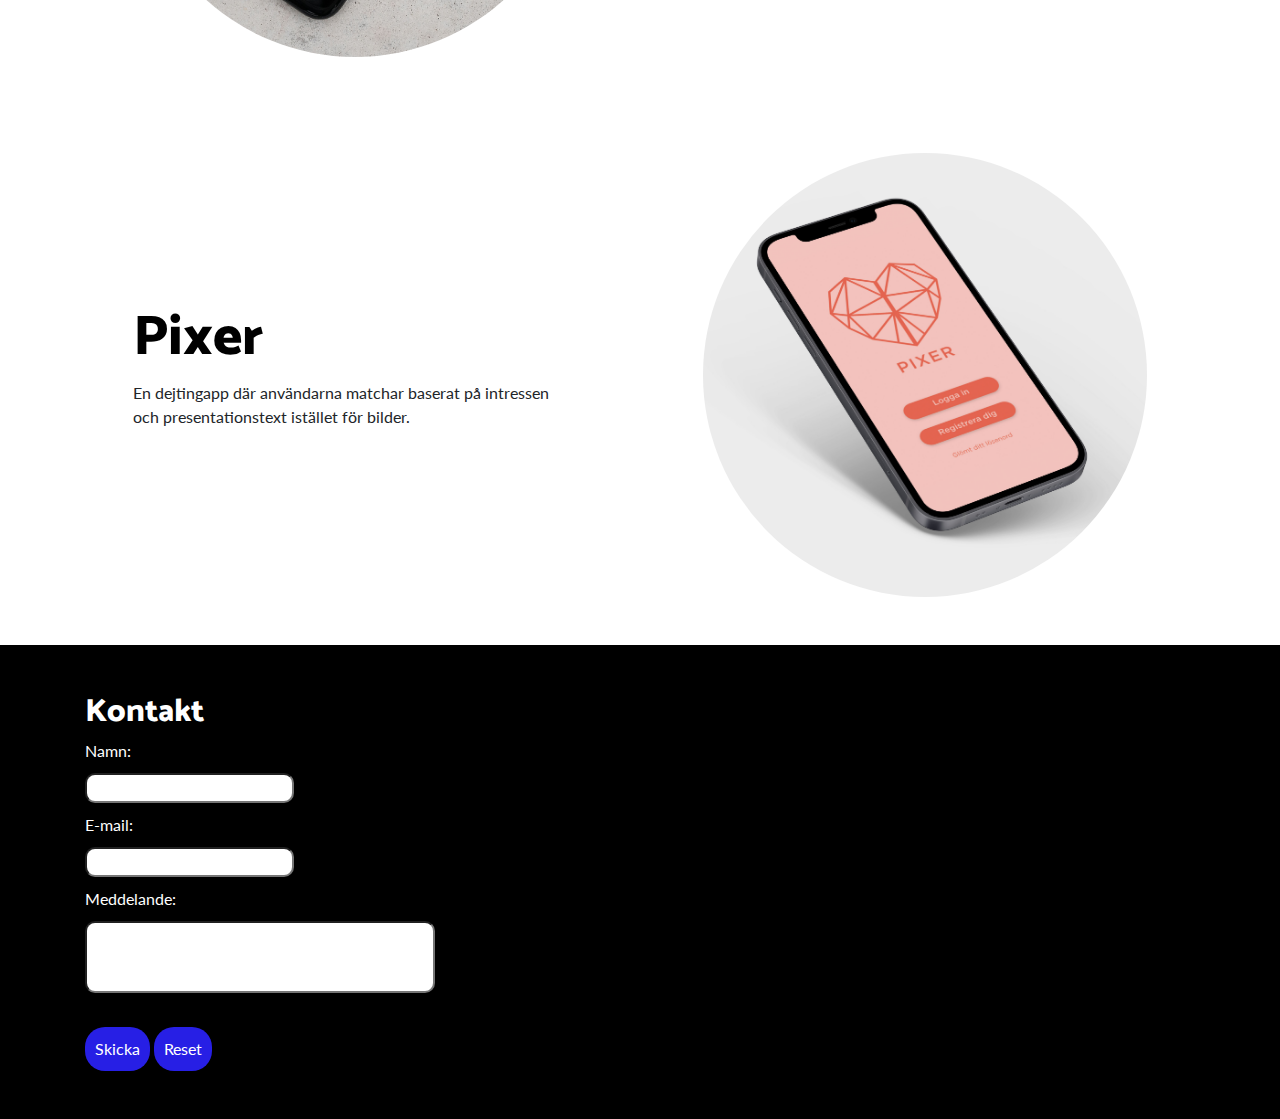
==== commit bfb48477: "Add files via upload" ====
--- a/index.html
+++ b/index.html
@@ -5,49 +5,153 @@
 
   <meta charset="utf-8">
   <meta name="viewport" content="width=device-width, initial-scale=1, shrink-to-fit=no">
- 
-<!-- /Sökoptimering-->
-  <meta name="Karaoke" content="En community för personer som vill sjunga karaoke tillsammans eller själv."/>
-  <meta name="keywords" content="karaoke, sing, music, sing together, music community, fun, song">
-  <title>Karaokeo</title>
+  <meta name="Portfolio" content="Gabriella Hellers UX portfolio">
+  <meta name="Gabriella Heller" content="UX designer och grafisk designer">
+   <meta name="keywords" content=" Gabriella Heller, UX, UX design, designer, portfolio, grafisk design, grafisk formgivning, illustration">
 
+  <title>Gabriella Heller - Portfolio</title>
+
+  <!-- Bootstrap core CSS -->
   <link href="vendor/bootstrap/css/bootstrap.min.css" rel="stylesheet">
 
+  <!-- Custom fonts for this template -->
+  <link href="https://fonts.googleapis.com/css?family=Catamaran:100,200,300,400,500,600,700,800,900" rel="stylesheet">
+  <link href="https://fonts.googleapis.com/css?family=Lato:100,100i,300,300i,400,400i,700,700i,900,900i" rel="stylesheet">
+
   <!-- Custom styles for this template -->
-  <link href="css/simple-sidebar.css" rel="stylesheet">
-  <link href="css/profile.css" rel="stylesheet">
-  <link rel="icon" type="image/png" href="img/fav.png" />
-  <script src= "login.js"></script>
+  <link href="css/one-page-wonder.min.css" rel="stylesheet">
+
+  <link href="css/stylesheet.css" rel="stylesheet">
+
 
 </head>
 
 <body>
 
-  <div class="d-flex" id="wrapper">
+  <!-- Navigation -->
+  <nav class="navbar navbar-expand-lg navbar-dark navbar-custom fixed-top">
+    <div class="container">
+      <a class="navbar-brand" href="#">Gabriella Heller</a>
+      <button class="navbar-toggler" type="button" data-toggle="collapse" data-target="#navbarResponsive" aria-controls="navbarResponsive" aria-expanded="false" aria-label="Toggle navigation">
+        <span class="navbar-toggler-icon"></span>
+      </button>
+      <div class="collapse navbar-collapse" id="navbarResponsive">
+        <ul class="navbar-nav ml-auto">
+          <li class="nav-item">
+            <a class="nav-link" href="grafisk.html">Grafisk design</a>
+          </li>
+          <li class="nav-item">
+            <a class="nav-link" href="illustration.html">Illustrationer</a>
+          </li>
+          <li class="nav-item">
+            <a class="nav-link" href="cv.html">CV</a>
+          </li>
+        </ul>
+      </div>
+    </div>
+  </nav>
 
-    <!-- Page Content -->
-    <div id="page-content-wrapper">
-<img src="img/fav.png" alt="fav" class="center"> 
-<!--number of times visited page-->
-<SCRIPT LANGUAGE="JavaScript">
-document.write("Welcome, you have visited our site <b>" + amt() + "</b> times.")
-</SCRIPT>
-<!--login form-->
-<h2>Login</h2>
-   <p>
-            
-  <form name="formName" action="rooms.html" onsubmit="return checkPass()" >
-                 <p>Password: <input type="password"  name="password"></p>
-                 <p id="passStatus">  </p>
-                  <input type="submit" value="Submit">
-                </form>
+  <header class="masthead text-center text-white">
+    <div class="masthead-content">
+      <div class="container">
+        <h1 class="masthead-heading mb-0">Gabriella Heller</h1>
+        <h2 class="masthead-subheading mb-0">UX designer & grafisk formgivare</h2>
+        <a href="#section" class="btn btn-primary btn-xl rounded-pill mt-5">Om mig</a>
+      </div>
+    </div>
+    <div class="bg-circle-1 bg-circle"></div>
+    <div class="bg-circle-2 bg-circle"></div>
+    <div class="bg-circle-3 bg-circle"></div>
+    <div class="bg-circle-4 bg-circle"></div>
+  </header>
 
-  
-  
-  </main>
-</body>
+  <section id="section">
+    <div class="container">
+      <div class="row align-items-center">
+        <div class="col-lg-6 order-lg-2">
+          <div class="p-5">
+            <img class="img-fluid rounded-circle" src="img/Gabbi.jpg" alt="">
+          </div>
+        </div>
+        <div class="col-lg-6 order-lg-1">
+          <div class="p-5">
+            <h2 class="display-4">Hej!</h2>
+            <h2 class="display-4">Gabriella här.</h2>
+            <p>
+Jag är en Malmö baserad UX designstudent. Jag har tidigare
+frilansat som grafisk formgivare med störst fokus på tryckt
+material, men har blivit mer och mer intresserad av den digitala
+världen. I min mening uppkommer de bästa lösningarna
+när människor samarbetar på ett kreativt och nyfiket sätt, och
+det är också i sådana situationer jag trivs bäst. Därför har jag
+sökt mig till rollen som UX-designer, där jag förutom mänsklig
+interaktion också får utforska hur människor interagerar med
+design, teknik och varumärken.</p>
+          </div>
+        </div>
+      </div>
+    </div>
+  </section>
 
+  <section>
+    <div class="container">
+      <div class="row align-items-center">
+        <div class="col-lg-6">
+          <div class="p-5">
+           <a href="karta.html"> <img class="img-fluid rounded-circle" src="img/karta.jpg" alt=""> </a>
+          </div>
+        </div>
+        <div class="col-lg-6">
+          <div class="p-5">
+          <a href="karta.html">  <h2 class="display-4">Butikskartor i mobilen</h2></a>
+            <p>En app som underlättar inköp i dagligvaruhandeln
+genom inköpslistor och kartor.</p>
+          </div>
+        </div>
+      </div>
+    </div>
+  </section>
 
+  <section>
+    <div class="container">
+      <div class="row align-items-center">
+        <div class="col-lg-6 order-lg-2">
+          <div class="p-5">
+           <a href="pixer.html" > <img class="img-fluid rounded-circle" src="img/Pixer.jpg" alt=""> </a>
+          </div>
+        </div>
+        <div class="col-lg-6 order-lg-1">
+          <div class="p-5">
+           <a href="pixer.html" >  <h2 class="display-4" href="pixer.html">Pixer</h2> </a>
+            <p>En dejtingapp där användarna matchar baserat på
+intressen och presentationstext istället för bilder.</p>
+          </div>
+        </div>
+      </div>
+    </div>
+  </section>
+
+  <!-- Footer -->
+  <footer class="py-5 bg-black">
+    <div class="container">
+      <h2 class="footer">Kontakt</h2>
+
+<form class="form" action="mailto:hellergabriella@gmail.com" method="post" enctype="text/plain">
+Namn:<br>
+<input type="text" name="name"><br>
+E-mail:<br>
+<input type="text" name="mail"><br>
+Meddelande:<br>
+<input class="med" type="text" name="comment" size="50"><br><br>
+<input class="button" type="submit" value="Skicka">
+<input class="button" type="reset" value="Reset">
+</form>
+
+  </footer>
+
+  <!-- Bootstrap core JavaScript -->
+  <script src="vendor/jquery/jquery.min.js"></script>
+  <script src="vendor/bootstrap/js/bootstrap.bundle.min.js"></script>
 
 </body>
 
--- a/css/one-page-wonder.min.css
+++ b/css/one-page-wonder.min.css
@@ -0,0 +1,36 @@
+/*!
+ * Start Bootstrap - One Page Wonder v5.0.8 (https://startbootstrap.com/theme/one-page-wonder)
+ * Copyright 2013-2020 Start Bootstrap
+ * Licensed under MIT (https://github.com/StartBootstrap/startbootstrap-one-page-wonder/blob/master/LICENSE)
+ */body{font-family:Lato}
+ h1,h2,h3,h4,h5,h6{font-family:Catamaran;font-weight:800!important}
+ .btn-xl{text-transform:uppercase;padding:1.5rem 3rem;font-size:.9rem;font-weight:700;letter-spacing:.1rem}
+ .bg-black{background-color:#000!important}
+ .rounded-pill{border-radius:5rem}
+ .navbar-custom{padding-top:1rem;padding-bottom:1rem;background-color:rgba(0,0,0,.7)}
+ .navbar-custom 
+ .navbar-brand{text-transform:uppercase;font-size:1rem;letter-spacing:.1rem;font-weight:700}
+ .navbar-custom 
+ .navbar-nav 
+ .nav-item 
+ .nav-link{text-transform:uppercase;font-size:.8rem;font-weight:700;letter-spacing:.1rem}
+ header.masthead{position:relative;overflow:hidden;padding-top:calc(7rem + 72px);padding-bottom:7rem;background:linear-gradient(0deg,#0015FF 0,#ee0979 100%);background-repeat:no-repeat;background-position:center center;background-attachment:scroll;background-size:cover}
+ header.masthead .masthead-content{z-index:1;position:relative}
+ header.masthead 
+ .masthead-content 
+ .masthead-heading{font-size:4rem}
+ header.masthead .masthead-content 
+ .masthead-subheading{font-size:2rem}
+ header.masthead 
+ .bg-circle{z-index:0;position:absolute;border-radius:100%;background:linear-gradient(0deg,#ee0979 0,#B84BFF 100%)}
+ header.masthead 
+ .bg-circle-1{height:90rem;width:90rem;bottom:-55rem;left:-55rem}
+ header.masthead 
+ .bg-circle-2{height:50rem;width:50rem;top:-25rem;right:-25rem}
+ header.masthead 
+ .bg-circle-3{height:20rem;width:20rem;bottom:-10rem;right:5%}
+ header.masthead 
+ .bg-circle-4{height:30rem;width:30rem;top:-5rem;right:35%}
+
+
+ @media (min-width:992px){header.masthead{padding-top:calc(10rem + 55px);padding-bottom:10rem}header.masthead .masthead-content .masthead-heading{font-size:6rem}header.masthead .masthead-content .masthead-subheading{font-size:4rem}}.bg-primary{background-color:#ee0979!important}.btn-primary{background-color:#ee0979;border-color:#ee0979}.btn-primary:active,.btn-primary:focus,.btn-primary:hover{background-color:#bd0760!important;border-color:#bd0760!important}.btn-primary:focus{box-shadow:0 0 0 .2rem rgba(238,9,121,.5)}.btn-secondary{background-color:#ff6a00;border-color:#ff6a00}.btn-secondary:active,.btn-secondary:focus,.btn-secondary:hover{background-color:#c50!important;border-color:#c50!important}.btn-secondary:focus{box-shadow:0 0 0 .2rem rgba(255,106,0,.5)}
--- a/css/stylesheet.css
+++ b/css/stylesheet.css
@@ -0,0 +1,85 @@
+img.cv {
+  max-width: 100%;
+  height: auto;
+  margin-top: 50px;
+}
+
+a {
+    text-decoration: none;
+    color: black;
+  }
+
+a:hover {
+ color: #616161;
+ text-decoration: none;
+}
+
+h2.footer {
+    color: white;
+}
+
+.form {
+  color: white;
+}
+
+input.button {
+    background-color: #271fe5;
+    border: none;
+    border-radius: 20px;
+    padding: 10px;
+    color: white;
+}
+
+input[type="text"] {
+    margin-top: 10px;
+    margin-bottom: 10px;
+    border-radius: 10px;
+    max-width: 350px;
+}
+
+input.med {
+    padding: 22px;
+}
+
+div.gallery {
+  margin: 5px;
+  border: 1px solid #ccc;
+  float: left;
+  width: 120px;
+}
+
+div.gallery:hover {
+  border: 1px solid #777;
+}
+
+div.gallery img {
+  width: 50%;
+  height: auto;
+}
+
+div.desc {
+  padding: 15px;
+  text-align: center;
+}
+
+.bilder {
+    margin-top: 90px;
+    margin-left: 25px;
+}
+
+.pic {
+ max-width: 150px;
+}
+
+.column {
+    margin-left: 30px;
+}
+
+img#expandedImg {
+    margin-top: 30px;
+    max-width: 200px;
+}
+
+div#imgtext {
+    margin-left: 30px;
+}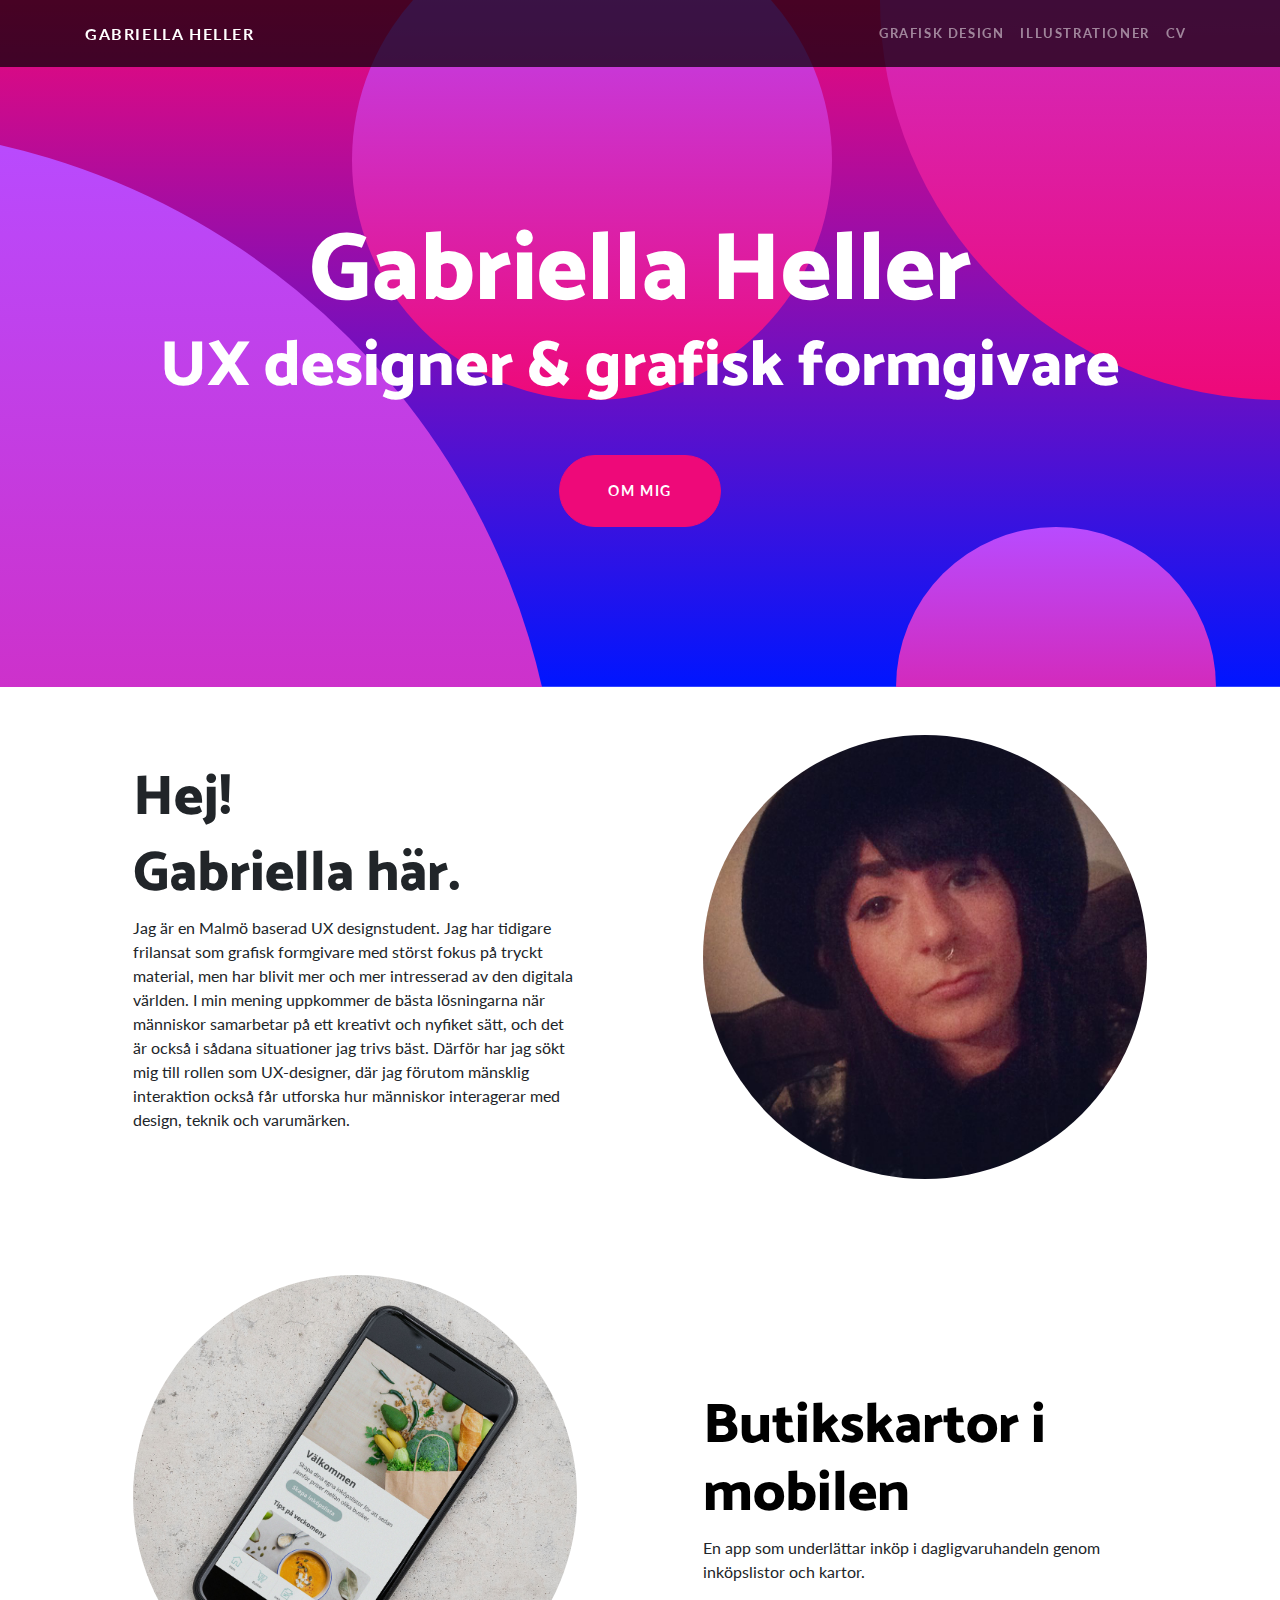
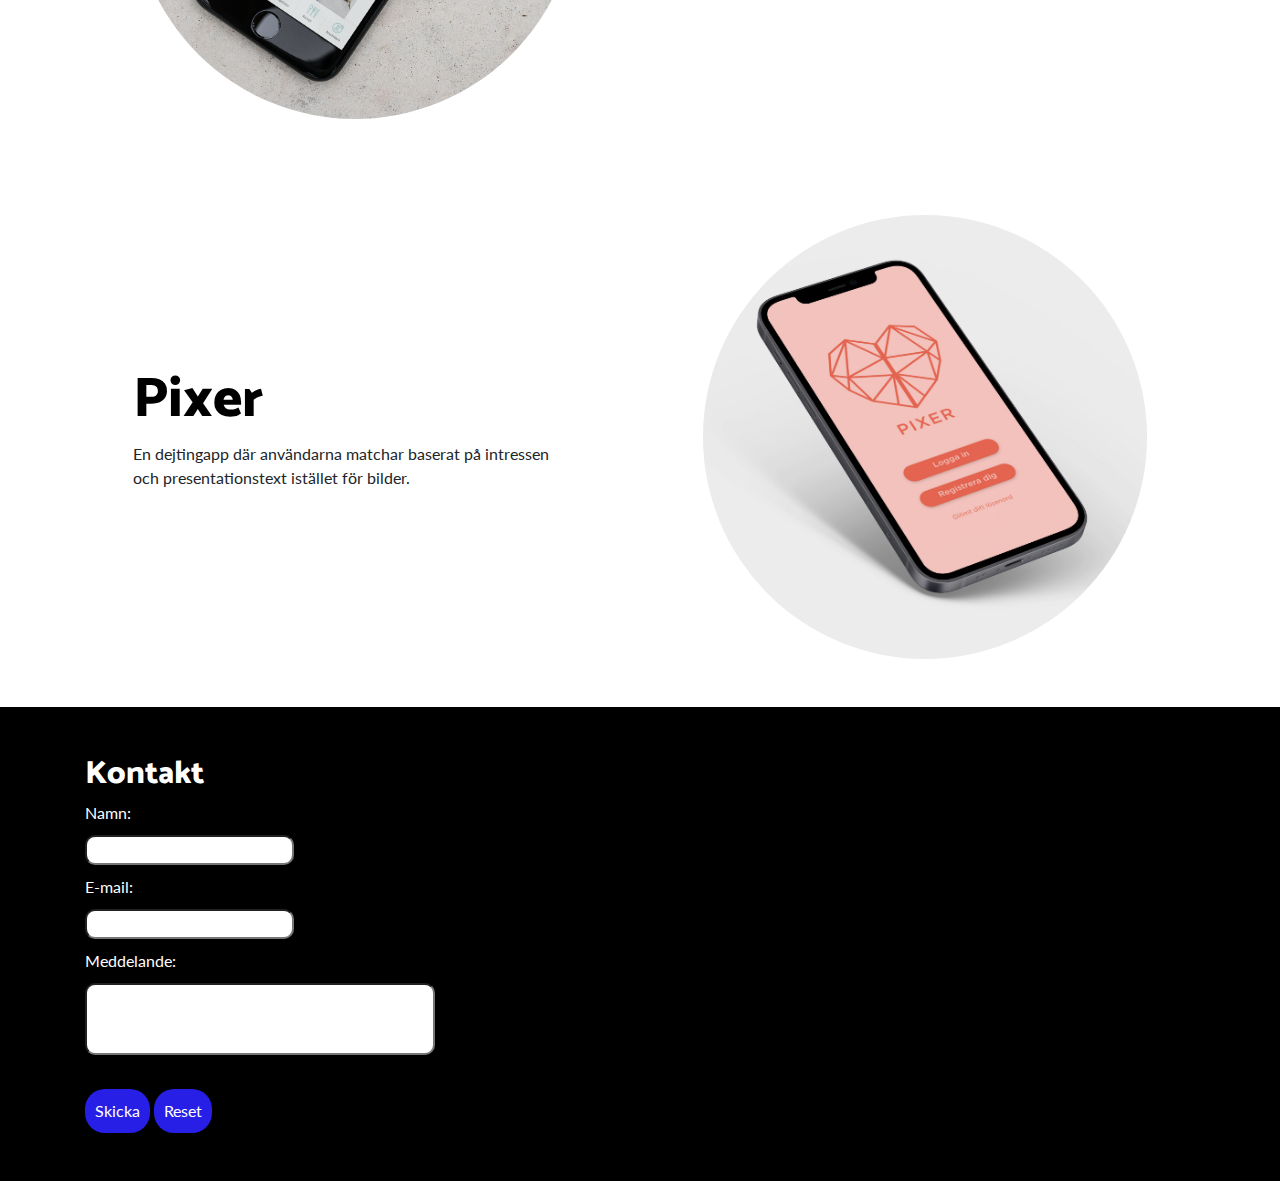
==== commit b1e93156: "Add files via upload" ====
--- a/index.html
+++ b/index.html
@@ -70,7 +70,7 @@
       <div class="row align-items-center">
         <div class="col-lg-6 order-lg-2">
           <div class="p-5">
-            <img class="img-fluid rounded-circle" src="img/Gabbi.jpg" alt="">
+            <img class="img-fluid rounded-circle" src="img/gabbi.jpg" alt="">
           </div>
         </div>
         <div class="col-lg-6 order-lg-1">
